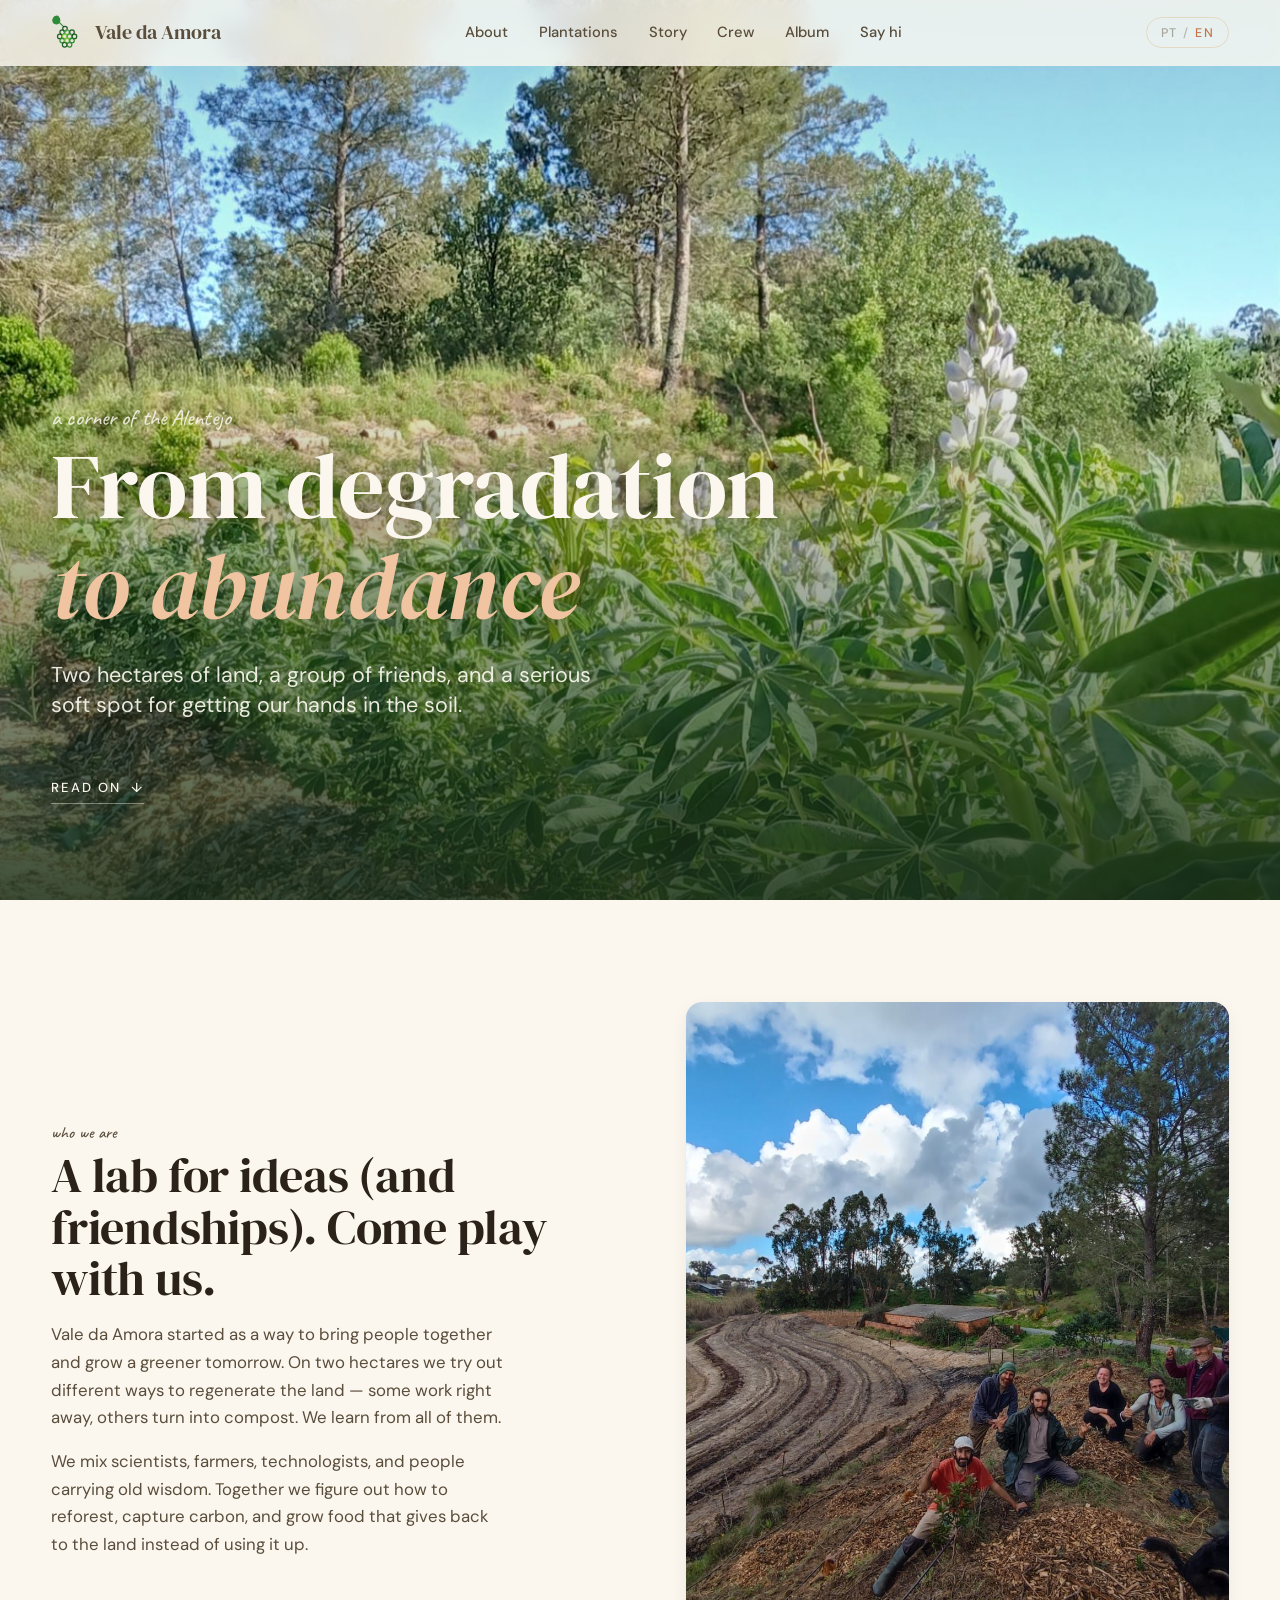
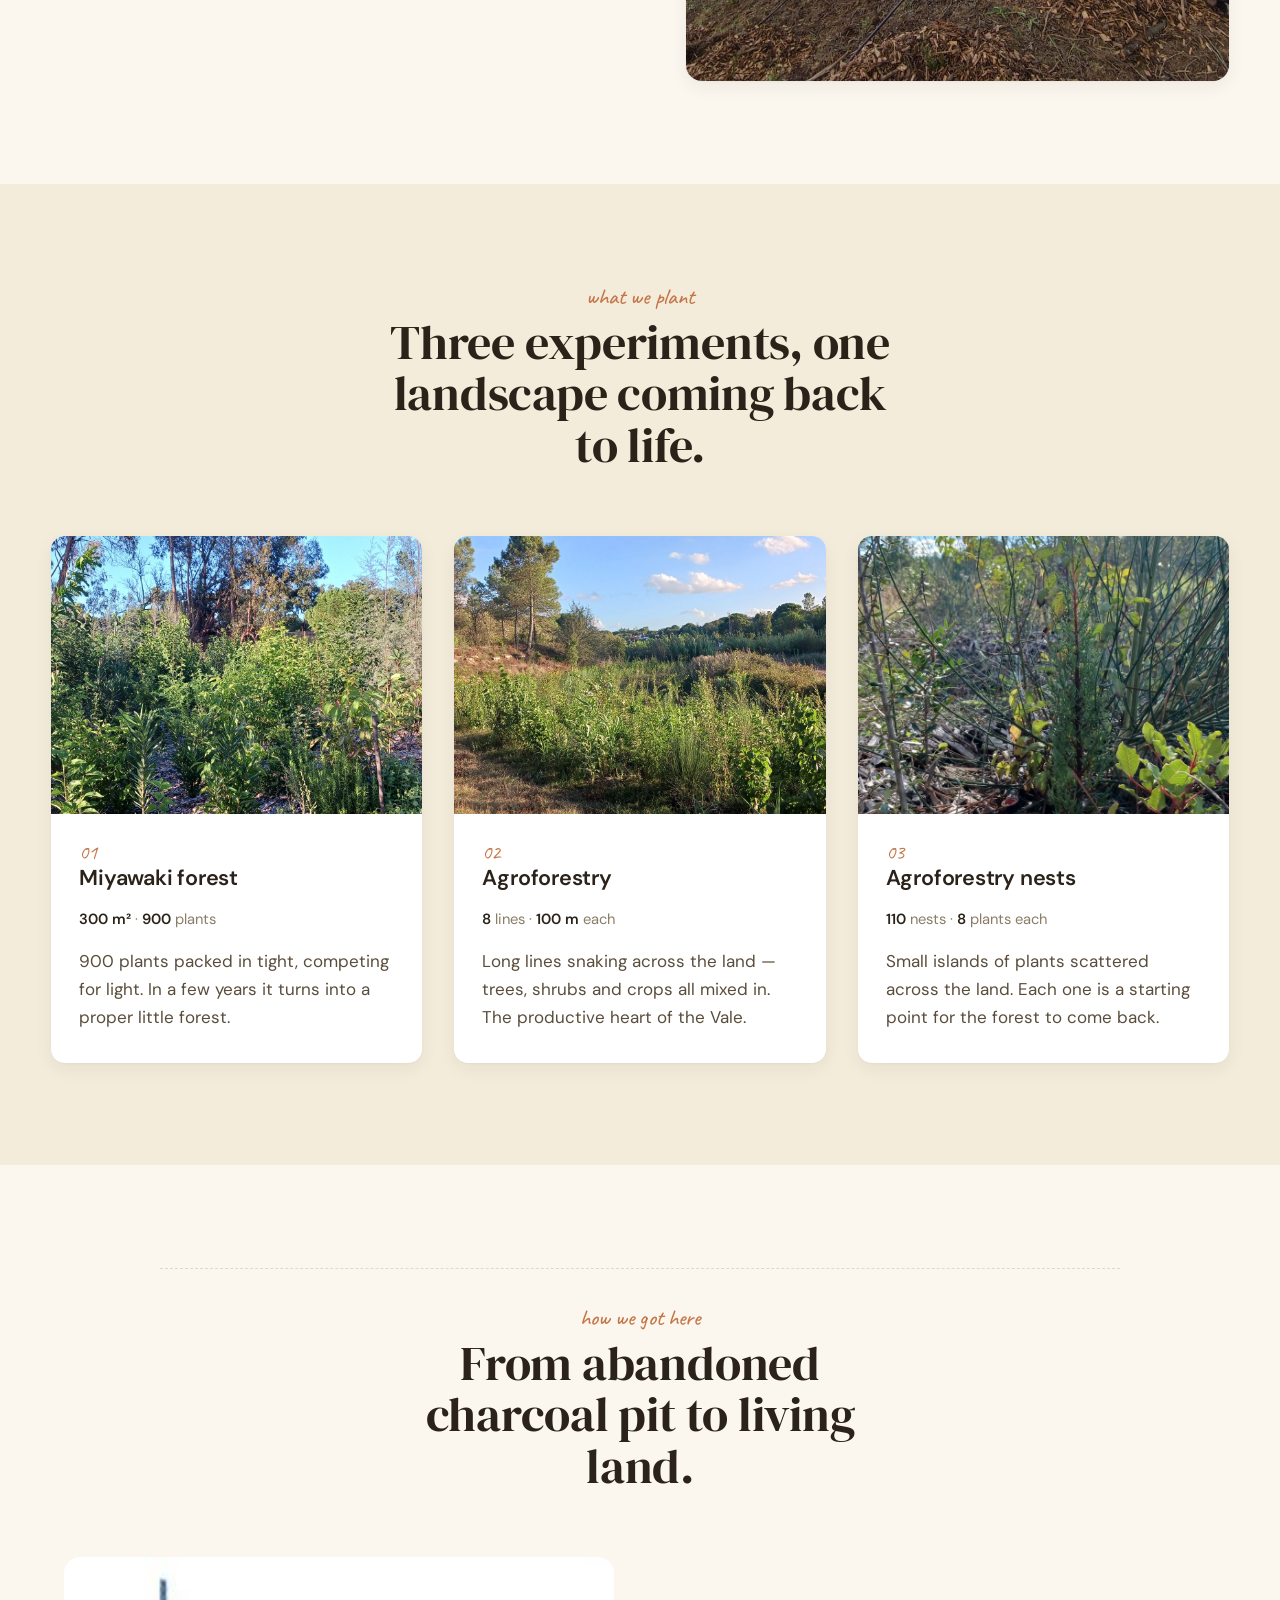
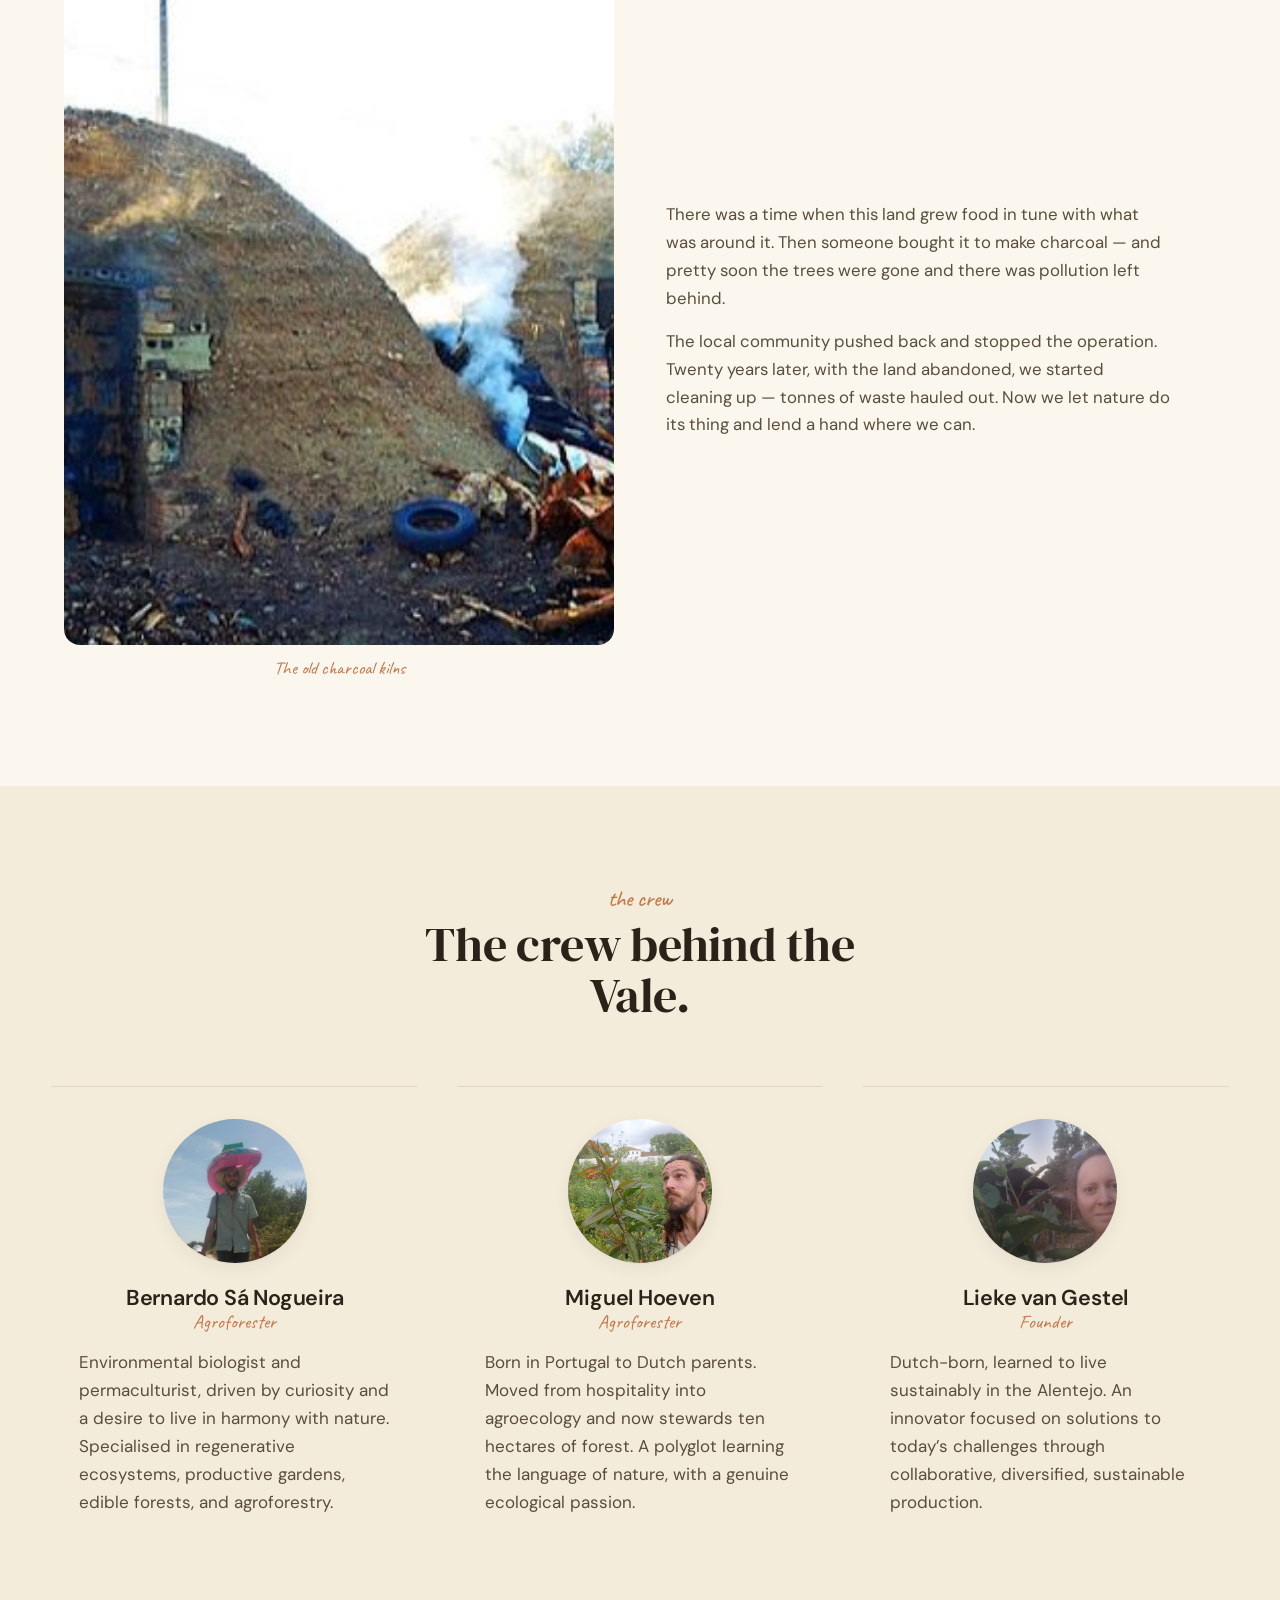
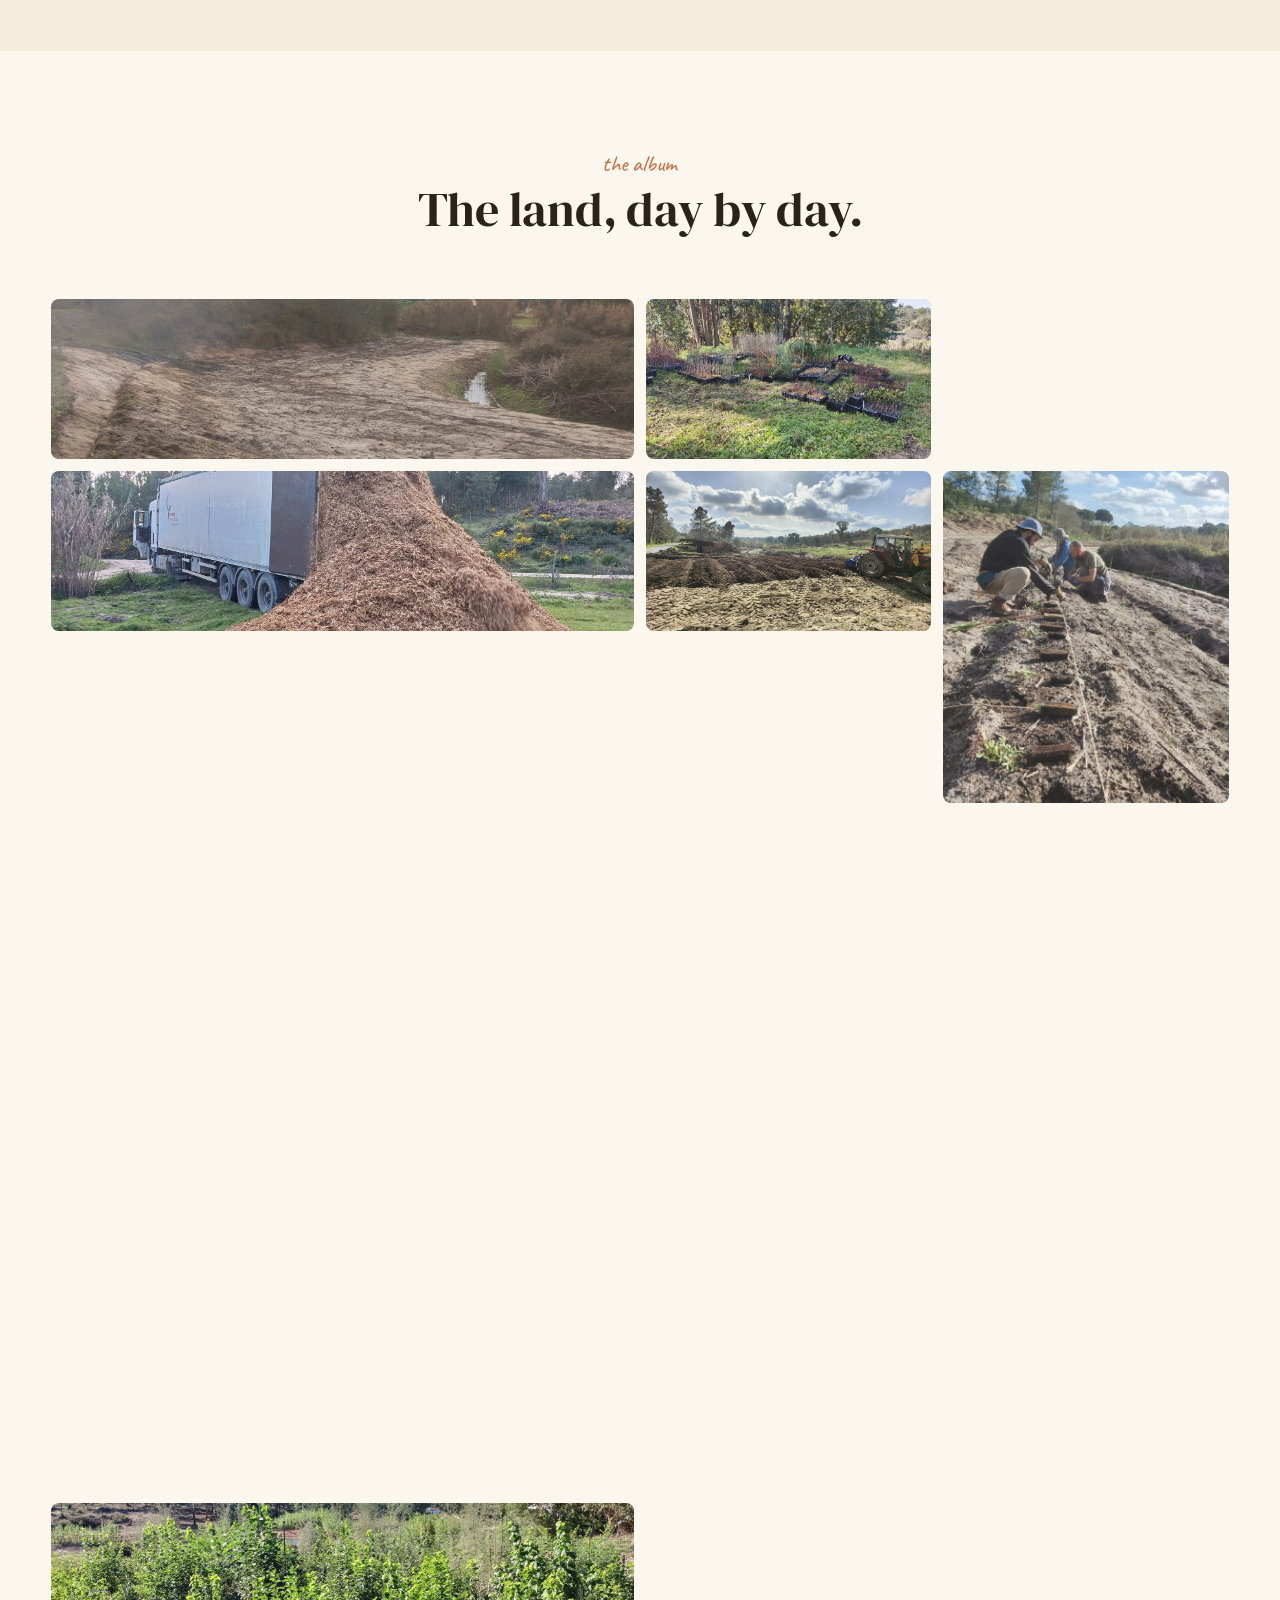
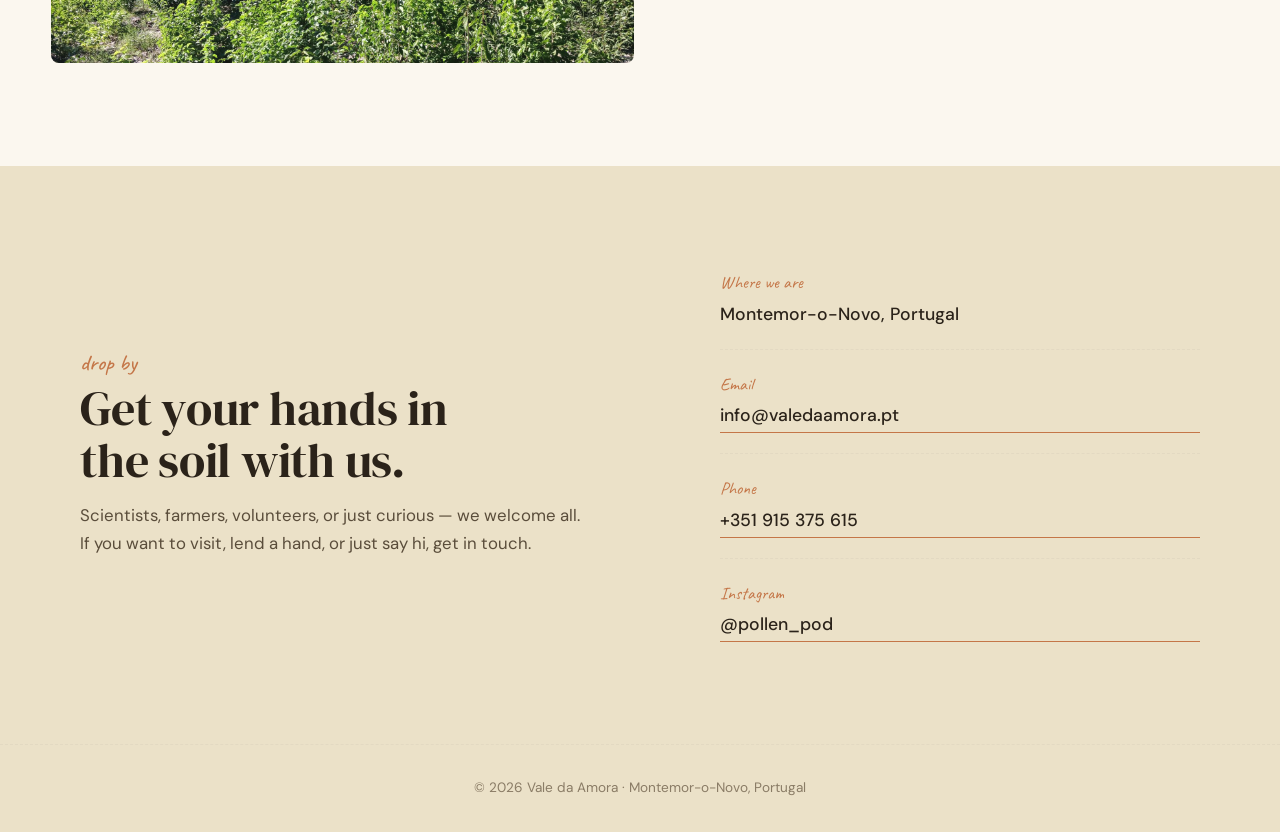
==== index.html @ c6605584 "Initial commit: Vale da Amora static site Single-page bilingual (PT/EN) site for valedaamora.pt. Rep" ====
<!doctype html>
<html lang="pt">
<head>
<meta charset="utf-8" />
<meta name="viewport" content="width=device-width, initial-scale=1" />
<title>Vale da Amora — Da degradação à abundância</title>
<meta name="description" content="Vale da Amora — uma viagem de regeneração em Montemor-o-Novo, Portugal. Agrofloresta, floresta Miyawaki e ninhos regenerativos numa propriedade de 2 hectares." data-i18n-desc-pt="Vale da Amora — uma viagem de regeneração em Montemor-o-Novo, Portugal. Agrofloresta, floresta Miyawaki e ninhos regenerativos numa propriedade de 2 hectares." data-i18n-desc-en="Vale da Amora — a journey of regeneration in Montemor-o-Novo, Portugal. Agroforestry, Miyawaki forest, and regenerative nests on a 2-hectare property." />
<link rel="icon" type="image/svg+xml" href="/assets/logo.svg" />
<link rel="canonical" href="https://valedaamora.pt/" />
<meta property="og:title" content="Vale da Amora" />
<meta property="og:description" content="Da degradação à abundância — uma viagem de regeneração." />
<meta property="og:image" content="/assets/photos/photo-01.jpg" />
<meta property="og:type" content="website" />
<meta property="og:url" content="https://valedaamora.pt/" />
<link rel="preconnect" href="https://fonts.googleapis.com" />
<link rel="preconnect" href="https://fonts.gstatic.com" crossorigin />
<link href="https://fonts.googleapis.com/css2?family=DM+Serif+Display:ital@0;1&family=DM+Sans:wght@300;400;500;600;700&family=Caveat:wght@500;600&display=swap" rel="stylesheet" />
<link rel="stylesheet" href="/assets/css/style.css" />
</head>
<body>

<header class="nav">
  <a href="#top" class="brand">
    <img class="brand-mark" src="/assets/logo.svg" alt="" aria-hidden="true" />
    <span class="brand-name">Vale da Amora</span>
  </a>
  <nav class="nav-links">
    <a href="#about" data-i18n="nav.about">Sobre</a>
    <a href="#plantations" data-i18n="nav.plantations">Plantações</a>
    <a href="#history" data-i18n="nav.history">História</a>
    <a href="#team" data-i18n="nav.team">Equipa</a>
    <a href="#gallery" data-i18n="nav.gallery">Galeria</a>
    <a href="#contact" data-i18n="nav.contact">Contacto</a>
  </nav>
  <button class="lang-toggle" type="button" aria-label="Mudar idioma">
    <span class="lang-opt is-active" data-lang="pt">PT</span>
    <span class="lang-sep">/</span>
    <span class="lang-opt" data-lang="en">EN</span>
  </button>
</header>

<main id="top">

  <section class="hero">
    <div class="hero-image">
      <img src="/assets/photos/photo-01.jpg" alt="Equipa do Vale da Amora na propriedade após plantação" />
    </div>
    <div class="hero-overlay"></div>
    <div class="hero-text">
      <p class="eyebrow" data-i18n="hero.eyebrow">um cantinho no Alentejo</p>
      <h1>
        <span data-i18n="hero.title.l1">Da degradação</span><br />
        <em data-i18n="hero.title.l2">à abundância</em>
      </h1>
      <p class="lede" data-i18n="hero.lede">Dois hectares de terra, um grupo de amigos e muita vontade de meter as mãos na terra.</p>
      <a href="#about" class="scroll-cue" aria-label="Saber mais">
        <span data-i18n="hero.cue">Saber mais</span>
        <span aria-hidden="true">↓</span>
      </a>
    </div>
  </section>

  <section id="about" class="section section--intro">
    <div class="section-grid">
      <div class="section-text">
        <p class="eyebrow" data-i18n="about.eyebrow">quem somos</p>
        <h2 data-i18n="about.title">Um laboratório de ideias (e amizades). Vem brincar connosco.</h2>
        <p data-i18n="about.p1">A Vale da Amora nasceu para juntar gente e cultivar um amanhã mais verde. Em dois hectares experimentamos formas diferentes de regenerar a terra — algumas funcionam logo, outras viram adubo. Aprendemos com todas.</p>
        <p data-i18n="about.p2">Misturamos cientistas, agricultores, tecnólogos e quem traz saberes antigos. Em conjunto vamos descobrindo como reflorestar, capturar carbono e cultivar comida que devolve algo à terra em vez de a esgotar.</p>
      </div>
      <figure class="section-figure">
        <img src="/assets/photos/photo-02.jpg" alt="As antigas fornalhas de carvão na propriedade" loading="lazy" />
      </figure>
    </div>
  </section>

  <section id="plantations" class="section section--plantations">
    <div class="section-header">
      <p class="eyebrow" data-i18n="plant.eyebrow">o que plantamos</p>
      <h2 data-i18n="plant.title">Três experiências, uma paisagem a renascer.</h2>
    </div>
    <div class="cards">
      <article class="card">
        <div class="card-image">
          <img src="/assets/photos/photo-23.jpg" alt="Bosque Miyawaki em crescimento denso" loading="lazy" />
        </div>
        <div class="card-body">
          <p class="card-number">01</p>
          <h3 data-i18n="plant.miyawaki.title">Floresta Miyawaki</h3>
          <p class="card-stat"><strong>300 m²</strong> · <strong>900</strong> <span data-i18n="plant.miyawaki.unit">plantas</span></p>
          <p data-i18n="plant.miyawaki.body">900 plantas apertadinhas a competir por luz. Em poucos anos torna-se uma pequena floresta de verdade.</p>
        </div>
      </article>
      <article class="card">
        <div class="card-image">
          <img src="/assets/photos/photo-24.jpg" alt="Linhas de agrofloresta em crescimento" loading="lazy" />
        </div>
        <div class="card-body">
          <p class="card-number">02</p>
          <h3 data-i18n="plant.agro.title">Agrofloresta</h3>
          <p class="card-stat"><strong>8</strong> <span data-i18n="plant.agro.unit">linhas</span> · <strong>100 m</strong> <span data-i18n="plant.agro.each">cada</span></p>
          <p data-i18n="plant.agro.body">Linhas longas a serpentear o terreno — árvores, arbustos e culturas todas misturadas. O coração produtivo do Vale.</p>
        </div>
      </article>
      <article class="card">
        <div class="card-image">
          <img src="/assets/photos/photo-15.jpg" alt="Ninho agroflorestal" loading="lazy" />
        </div>
        <div class="card-body">
          <p class="card-number">03</p>
          <h3 data-i18n="plant.nests.title">Ninhos agroflorestais</h3>
          <p class="card-stat"><strong>110</strong> <span data-i18n="plant.nests.unit">ninhos</span> · <strong>8</strong> <span data-i18n="plant.nests.each">plantas cada</span></p>
          <p data-i18n="plant.nests.body">Pequenas ilhas de plantas espalhadas pelo terreno. Cada uma é um ponto de partida para a floresta voltar.</p>
        </div>
      </article>
    </div>
  </section>

  <section id="history" class="section section--history">
    <div class="section-header">
      <p class="eyebrow" data-i18n="history.eyebrow">como aqui chegámos</p>
      <h2 data-i18n="history.title">De carvoeira abandonada a terreno vivo.</h2>
    </div>
    <div class="story">
      <figure class="story-image">
        <img src="/assets/photos/photo-06.jpg" alt="Antigas fornalhas de carvão na propriedade" loading="lazy" />
        <figcaption data-i18n="history.cap1">As antigas fornalhas de carvão</figcaption>
      </figure>
      <div class="story-text">
        <p data-i18n="history.p1">Houve uma altura em que esta terra produzia alimentos em sintonia com o que a rodeia. Depois alguém comprou-a para fazer carvão — e em pouco tempo as árvores desapareceram e ficou poluição.</p>
        <p data-i18n="history.p2">A comunidade local resolveu travar a operação. Vinte anos depois, com o terreno abandonado, começámos a limpar — toneladas de lixo retiradas. Agora deixamos a natureza fazer o seu trabalho, e damos uma mão onde podemos.</p>
      </div>
    </div>
  </section>

  <section id="team" class="section section--team">
    <div class="section-header">
      <p class="eyebrow" data-i18n="team.eyebrow">a malta</p>
      <h2 data-i18n="team.title">A malta que anda nisto.</h2>
    </div>
    <div class="team">
      <article class="member">
        <div class="member-portrait">
          <img src="/assets/photos/photo-03.jpg" alt="Bernardo Sá Nogueira" loading="lazy" />
        </div>
        <h3>Bernardo Sá Nogueira</h3>
        <p class="role" data-i18n="team.bernardo.role">Agroflorestor</p>
        <p data-i18n="team.bernardo.bio">Biólogo ambiental e permacultor, movido pela curiosidade e pela harmonia com a natureza. Especialista em ecossistemas regenerativos, hortas produtivas, florestas comestíveis e práticas de agrofloresta.</p>
      </article>
      <article class="member">
        <div class="member-portrait">
          <img src="/assets/photos/photo-04.jpg" alt="Miguel Hoeven" loading="lazy" />
        </div>
        <h3>Miguel Hoeven</h3>
        <p class="role" data-i18n="team.miguel.role">Agroflorestor</p>
        <p data-i18n="team.miguel.bio">Nascido em Portugal, filho de pais holandeses. Passou da hotelaria para a agroecologia, e hoje gere dez hectares de floresta. Poliglota a descobrir a língua da natureza, com uma paixão ecológica genuína.</p>
      </article>
      <article class="member">
        <div class="member-portrait">
          <img src="/assets/photos/photo-05.jpg" alt="Lieke van Gestel" loading="lazy" />
        </div>
        <h3>Lieke van Gestel</h3>
        <p class="role" data-i18n="team.lieke.role">Fundadora</p>
        <p data-i18n="team.lieke.bio">Nascida na Holanda, aprendeu a viver de forma sustentável no Alentejo. Inovadora focada em soluções para os desafios contemporâneos através de produção colaborativa, diversificada e sustentável.</p>
      </article>
    </div>
  </section>

  <section id="gallery" class="section section--gallery">
    <div class="section-header">
      <p class="eyebrow" data-i18n="gallery.eyebrow">o álbum</p>
      <h2 data-i18n="gallery.title">A terra, dia após dia.</h2>
    </div>
    <div class="gallery">
      <a class="g-item g-wide" href="/assets/photos/photo-07.jpg"><img src="/assets/photos/photo-07.jpg" alt="" loading="lazy" /></a>
      <a class="g-item" href="/assets/photos/photo-08.jpg"><img src="/assets/photos/photo-08.jpg" alt="" loading="lazy" /></a>
      <a class="g-item g-wide" href="/assets/photos/photo-09.jpg"><img src="/assets/photos/photo-09.jpg" alt="" loading="lazy" /></a>
      <a class="g-item" href="/assets/photos/photo-10.jpg"><img src="/assets/photos/photo-10.jpg" alt="" loading="lazy" /></a>
      <a class="g-item g-tall" href="/assets/photos/photo-11.jpg"><img src="/assets/photos/photo-11.jpg" alt="" loading="lazy" /></a>
      <a class="g-item" href="/assets/photos/photo-12.jpg"><img src="/assets/photos/photo-12.jpg" alt="" loading="lazy" /></a>
      <a class="g-item g-wide" href="/assets/photos/photo-13.jpg"><img src="/assets/photos/photo-13.jpg" alt="" loading="lazy" /></a>
      <a class="g-item g-tall" href="/assets/photos/photo-14.jpg"><img src="/assets/photos/photo-14.jpg" alt="" loading="lazy" /></a>
      <a class="g-item" href="/assets/photos/photo-16.jpg"><img src="/assets/photos/photo-16.jpg" alt="" loading="lazy" /></a>
      <a class="g-item g-wide" href="/assets/photos/photo-17.jpg"><img src="/assets/photos/photo-17.jpg" alt="" loading="lazy" /></a>
      <a class="g-item" href="/assets/photos/photo-18.jpg"><img src="/assets/photos/photo-18.jpg" alt="" loading="lazy" /></a>
      <a class="g-item g-tall" href="/assets/photos/photo-19.jpg"><img src="/assets/photos/photo-19.jpg" alt="" loading="lazy" /></a>
      <a class="g-item g-tall" href="/assets/photos/photo-20.jpg"><img src="/assets/photos/photo-20.jpg" alt="" loading="lazy" /></a>
      <a class="g-item" href="/assets/photos/photo-21.jpg"><img src="/assets/photos/photo-21.jpg" alt="" loading="lazy" /></a>
      <a class="g-item g-wide" href="/assets/photos/photo-22.jpg"><img src="/assets/photos/photo-22.jpg" alt="" loading="lazy" /></a>
      <a class="g-item g-wide" href="/assets/photos/photo-25.jpg"><img src="/assets/photos/photo-25.jpg" alt="" loading="lazy" /></a>
      <a class="g-item g-wide" href="/assets/photos/photo-26.jpg"><img src="/assets/photos/photo-26.jpg" alt="" loading="lazy" /></a>
    </div>
    <div class="lightbox" hidden>
      <button class="lightbox-close" aria-label="Fechar">×</button>
      <img class="lightbox-img" alt="" />
    </div>
  </section>

  <section id="contact" class="section section--contact">
    <div class="contact-grid">
      <div>
        <p class="eyebrow" data-i18n="contact.eyebrow">aparece</p>
        <h2 data-i18n="contact.title">Mete a mão na terra connosco.</h2>
        <p class="contact-lede" data-i18n="contact.lede">Cientistas, agricultores, voluntários ou só curiosos — somos para toda a gente. Se queres visitar, dar uma mão ou só saber mais, fala connosco.</p>
      </div>
      <ul class="contact-list">
        <li>
          <span class="contact-label" data-i18n="contact.place">Onde estamos</span>
          <span>Montemor-o-Novo, Portugal</span>
        </li>
        <li>
          <span class="contact-label">Email</span>
          <a href="mailto:info@valedaamora.pt">info@valedaamora.pt</a>
        </li>
        <li>
          <span class="contact-label" data-i18n="contact.phone">Telefone</span>
          <a href="tel:+351915375615">+351 915 375 615</a>
        </li>
        <li>
          <span class="contact-label">Instagram</span>
          <a href="https://instagram.com/pollen_pod/" target="_blank" rel="noopener">@pollen_pod</a>
        </li>
      </ul>
    </div>
  </section>

</main>

<footer class="footer">
  <p>© <span id="year"></span> Vale da Amora · Montemor-o-Novo, Portugal</p>
</footer>

<script src="/assets/js/main.js"></script>
</body>
</html>
---- assets/css/style.css ----
:root {
  --cream: #fbf7ef;
  --cream-2: #f4ecdb;
  --cream-3: #ebe1c8;
  --paper: #ffffff;
  --ink: #2b231a;
  --ink-soft: #5a4d3b;
  --muted: #8a7c66;
  --line: #e3d9c2;
  --sage: #6b8c5a;
  --sage-deep: #3f5c33;
  --mulberry: #7a3d52;
  --terracotta: #c47648;
  --shadow-soft: 0 1px 2px rgba(34, 28, 18, 0.03), 0 6px 18px rgba(34, 28, 18, 0.06);

  --f-display: "DM Serif Display", Georgia, "Times New Roman", serif;
  --f-body: "DM Sans", -apple-system, BlinkMacSystemFont, "Segoe UI", system-ui, sans-serif;
  --f-script: "Caveat", "DM Serif Display", cursive;

  --pad-x: clamp(1.25rem, 4vw, 4rem);
  --pad-y: clamp(3.5rem, 8vw, 7rem);
}

*, *::before, *::after { box-sizing: border-box; }

html { scroll-behavior: smooth; }

body {
  margin: 0;
  background: var(--cream);
  color: var(--ink);
  font-family: var(--f-body);
  font-size: 17px;
  line-height: 1.65;
  font-weight: 400;
  -webkit-font-smoothing: antialiased;
  text-rendering: optimizeLegibility;
}

img { display: block; max-width: 100%; height: auto; }

a { color: var(--terracotta); text-decoration: none; transition: color .2s; }
a:hover { color: var(--sage-deep); }

h1, h2, h3 {
  font-family: var(--f-display);
  font-weight: 400;
  letter-spacing: -0.005em;
  color: var(--ink);
  margin: 0 0 1rem;
  line-height: 1.08;
}

h1 { font-size: clamp(2.75rem, 8vw, 5.75rem); }
h1 em { font-style: italic; color: var(--terracotta); }
h2 { font-size: clamp(1.85rem, 4vw, 3rem); max-width: 22ch; }
h3 { font-family: var(--f-body); font-size: 1.35rem; font-weight: 600; letter-spacing: -0.01em; }

p { margin: 0 0 1rem; }
p:last-child { margin-bottom: 0; }

.eyebrow {
  font-family: var(--f-script);
  font-size: 1.4rem;
  font-weight: 500;
  letter-spacing: 0.005em;
  text-transform: none;
  color: var(--terracotta);
  margin: 0 0 .5rem;
  line-height: 1;
}

/* ---------- nav ---------- */

.nav {
  position: fixed;
  top: 0; left: 0; right: 0;
  z-index: 50;
  display: flex;
  align-items: center;
  justify-content: space-between;
  padding: 1rem var(--pad-x);
  background: rgba(251, 247, 239, 0.85);
  backdrop-filter: saturate(140%) blur(10px);
  -webkit-backdrop-filter: saturate(140%) blur(10px);
  border-bottom: 1px solid transparent;
  transition: border-color .25s, padding .25s;
}
.nav.is-scrolled { border-bottom-color: var(--line); padding-top: .65rem; padding-bottom: .65rem; }

.brand {
  display: inline-flex;
  align-items: center;
  gap: .55rem;
  font-family: var(--f-display);
  font-size: 1.25rem;
  font-weight: 400;
  color: var(--ink-soft);
  letter-spacing: 0;
}
.brand:hover { color: var(--ink); }
.brand-mark {
  display: block;
  width: 2.2rem;
  height: 2.2rem;
  margin-top: -0.15rem;
}

.nav-links {
  display: flex;
  gap: clamp(1rem, 2.4vw, 2rem);
  font-size: .92rem;
  font-weight: 500;
}
.nav-links a {
  color: var(--ink-soft);
  position: relative;
}
.nav-links a::after {
  content: "";
  position: absolute;
  left: 0; bottom: -4px;
  width: 0; height: 1px;
  background: var(--terracotta);
  transition: width .25s;
}
.nav-links a:hover { color: var(--terracotta); }
.nav-links a:hover::after { width: 100%; }

.lang-toggle {
  background: none;
  border: 1px solid var(--line);
  border-radius: 999px;
  padding: .4rem .85rem;
  font-family: var(--f-body);
  font-size: .78rem;
  font-weight: 500;
  letter-spacing: .12em;
  color: var(--ink-soft);
  cursor: pointer;
  display: inline-flex;
  align-items: center;
  gap: .35rem;
  transition: border-color .2s, background .2s;
}
.lang-toggle:hover { border-color: var(--terracotta); }
.lang-opt { opacity: .45; transition: opacity .2s, color .2s; }
.lang-opt.is-active { opacity: 1; color: var(--terracotta); }
.lang-sep { opacity: .35; }

@media (max-width: 760px) {
  .nav-links { display: none; }
}

/* ---------- hero ---------- */

.hero {
  position: relative;
  min-height: 100vh;
  min-height: 100svh;
  display: flex;
  align-items: flex-end;
  padding: 0 var(--pad-x) clamp(2.5rem, 8vw, 6rem);
  overflow: hidden;
  color: var(--cream);
}
.hero-image, .hero-overlay {
  position: absolute; inset: 0;
}
.hero-image img {
  width: 100%; height: 100%;
  object-fit: cover;
  object-position: center 35%;
}
.hero-overlay {
  background:
    linear-gradient(180deg, rgba(26, 47, 25, 0.15) 0%, rgba(26, 47, 25, 0) 35%, rgba(26, 47, 25, 0.85) 100%);
}
.hero-text {
  position: relative;
  max-width: 56rem;
  z-index: 2;
}
.hero-text .eyebrow {
  color: rgba(250, 246, 238, 0.85);
}
.hero-text h1 {
  color: var(--cream);
  text-shadow: 0 2px 24px rgba(0, 0, 0, .25);
}
.hero-text h1 em { color: #f0c4a0; }
.lede {
  font-family: var(--f-body);
  font-size: clamp(1.15rem, 1.7vw, 1.35rem);
  font-weight: 400;
  color: rgba(251, 247, 239, 0.92);
  margin-top: 1.5rem;
  max-width: 38ch;
  line-height: 1.4;
}
.scroll-cue {
  display: inline-flex;
  align-items: center;
  gap: .6rem;
  margin-top: 2.5rem;
  font-size: .82rem;
  font-weight: 500;
  letter-spacing: .15em;
  text-transform: uppercase;
  color: var(--cream);
  border-bottom: 1px solid rgba(250, 246, 238, 0.4);
  padding-bottom: .3rem;
}
.scroll-cue:hover { color: var(--cream); border-color: var(--cream); }

/* ---------- sections ---------- */

.section {
  padding: var(--pad-y) var(--pad-x);
}
.section--intro { background: var(--cream); }
.section--plantations { background: var(--cream-2); }
.section--history { background: var(--cream); }
.section--history .section-header { border-top: 1px dashed var(--line); padding-top: clamp(1.5rem, 3vw, 2.5rem); }
.section--team { background: var(--cream-2); }
.section--gallery { background: var(--cream); }
.section--contact { background: var(--cream-3); }

.section-header {
  max-width: 60rem;
  margin: 0 auto clamp(2.5rem, 5vw, 4rem);
  text-align: center;
}
.section-header h2 { margin-left: auto; margin-right: auto; }

.section-grid {
  display: grid;
  grid-template-columns: 1.05fr 1fr;
  gap: clamp(2.5rem, 5vw, 5rem);
  align-items: center;
  max-width: 78rem;
  margin: 0 auto;
}
.section-text p {
  color: var(--ink-soft);
  font-size: 1.05rem;
  max-width: 38ch;
}
.section-figure {
  margin: 0;
  border-radius: 16px;
  overflow: hidden;
  box-shadow: var(--shadow-soft);
}
.section-figure img {
  width: 100%;
  aspect-ratio: 4 / 5;
  object-fit: cover;
}

@media (max-width: 820px) {
  .section-grid { grid-template-columns: 1fr; }
  .section-figure img { aspect-ratio: 5 / 4; }
}

/* ---------- cards (plantations) ---------- */

.cards {
  display: grid;
  grid-template-columns: repeat(3, 1fr);
  gap: clamp(1.5rem, 2.5vw, 2.25rem);
  max-width: 84rem;
  margin: 0 auto;
}
.card {
  background: var(--paper);
  border-radius: 14px;
  overflow: hidden;
  box-shadow: var(--shadow-soft);
  display: flex; flex-direction: column;
  transition: transform .35s, box-shadow .35s;
}
.card:hover { transform: translateY(-4px); box-shadow: 0 2px 4px rgba(34, 28, 18, .06), 0 16px 36px rgba(34, 28, 18, .12); }
.card-image { aspect-ratio: 4 / 3; overflow: hidden; }
.card-image img { width: 100%; height: 100%; object-fit: cover; transition: transform .6s ease; }
.card:hover .card-image img { transform: scale(1.04); }
.card-body { padding: 1.75rem 1.75rem 2rem; }
.card-number {
  font-family: var(--f-script);
  font-size: 1.3rem;
  color: var(--terracotta);
  margin: 0 0 .25rem;
  line-height: 1;
}
.card-stat {
  font-size: .92rem;
  color: var(--muted);
  margin: .25rem 0 1rem;
}
.card-stat strong { color: var(--ink); font-weight: 600; }
.card-body p:last-child { color: var(--ink-soft); }

@media (max-width: 920px) { .cards { grid-template-columns: 1fr; max-width: 32rem; } }

/* ---------- history ---------- */

.story {
  display: grid;
  grid-template-columns: 1fr 1fr;
  gap: clamp(2rem, 4vw, 4rem);
  align-items: center;
  max-width: 72rem;
  margin: 0 auto;
}
.story-image { margin: 0; }
.story-image img {
  width: 100%;
  aspect-ratio: 4 / 5;
  object-fit: cover;
  border-radius: 16px;
}
.story-image figcaption {
  font-family: var(--f-script);
  font-size: 1.15rem;
  color: var(--terracotta);
  margin-top: .5rem;
  text-align: center;
}
.story-text p {
  font-size: 1.05rem;
  color: var(--ink-soft);
  max-width: 42ch;
}

@media (max-width: 920px) {
  .story { grid-template-columns: 1fr; max-width: 36rem; }
  .story-text { order: 0; }
  .story-image { order: 1; }
}

/* ---------- team ---------- */

.team {
  display: grid;
  grid-template-columns: repeat(3, 1fr);
  gap: clamp(1.5rem, 3vw, 3rem);
  max-width: 78rem;
  margin: 0 auto;
}
.member {
  padding: 2rem 1.75rem;
  border-top: 1px solid var(--line);
  text-align: center;
}
.member-portrait {
  width: 9rem;
  height: 9rem;
  margin: 0 auto 1.5rem;
  border-radius: 50%;
  overflow: hidden;
  background: var(--cream-2);
  box-shadow: var(--shadow-soft);
}
.member-portrait img {
  width: 100%; height: 100%;
  object-fit: cover;
  object-position: center top;
}
.member:nth-of-type(2) .member-portrait img {
  object-position: 70% top;
}
.member:nth-of-type(3) .member-portrait img {
  object-position: 100% 30%;
}
.member h3 { margin-bottom: .15rem; }
.member .role {
  font-family: var(--f-script);
  color: var(--terracotta);
  font-size: 1.2rem;
  margin: 0 0 1rem;
  line-height: 1;
}
.member p:last-child { color: var(--ink-soft); text-align: left; }

@media (max-width: 880px) { .team { grid-template-columns: 1fr; max-width: 32rem; } }

/* ---------- gallery ---------- */

.gallery {
  display: grid;
  grid-template-columns: repeat(4, 1fr);
  grid-auto-rows: 10rem;
  gap: .75rem;
  max-width: 90rem;
  margin: 0 auto;
}
.g-item {
  display: block;
  overflow: hidden;
  border-radius: 8px;
  cursor: zoom-in;
  background: var(--cream-3);
}
.g-item img {
  width: 100%; height: 100%;
  object-fit: cover;
  transition: transform .5s ease, opacity .25s;
  opacity: .92;
}
.g-item:hover img { transform: scale(1.05); opacity: 1; }
.g-tall { grid-row: span 2; }
.g-wide { grid-column: span 2; }

@media (max-width: 880px) {
  .gallery { grid-template-columns: repeat(2, 1fr); grid-auto-rows: 8rem; }
  .g-wide { grid-column: span 2; }
  .g-tall { grid-row: span 2; }
}

/* lightbox */
.lightbox {
  position: fixed; inset: 0;
  background: rgba(15, 12, 8, 0.94);
  z-index: 100;
  display: grid; place-items: center;
  padding: 2rem;
  animation: fadeIn .2s ease;
}
.lightbox[hidden] { display: none; }
.lightbox-img {
  max-width: 100%; max-height: 100%;
  object-fit: contain;
  box-shadow: 0 20px 60px rgba(0,0,0,.4);
}
.lightbox-close {
  position: absolute;
  top: 1rem; right: 1.25rem;
  background: none;
  border: none;
  color: var(--cream);
  font-size: 2.5rem;
  line-height: 1;
  cursor: pointer;
  opacity: .75;
}
.lightbox-close:hover { opacity: 1; }
@keyframes fadeIn { from { opacity: 0; } to { opacity: 1; } }

/* ---------- contact ---------- */

.contact-grid {
  display: grid;
  grid-template-columns: 1.2fr 1fr;
  gap: clamp(2.5rem, 5vw, 5rem);
  align-items: center;
  max-width: 70rem;
  margin: 0 auto;
}
.contact-grid h2 { max-width: 18ch; }
.contact-lede {
  color: var(--ink-soft);
  font-size: 1.05rem;
  max-width: 42ch;
  margin-top: 1rem;
}
.contact-list {
  list-style: none;
  padding: 0; margin: 0;
  display: grid;
  gap: 1.25rem;
}
.contact-list li {
  display: grid;
  gap: .15rem;
  padding-bottom: 1.25rem;
  border-bottom: 1px dashed var(--line);
}
.contact-list li:last-child { border-bottom: 0; padding-bottom: 0; }
.contact-label {
  font-family: var(--f-script);
  font-size: 1.1rem;
  letter-spacing: 0;
  text-transform: none;
  color: var(--terracotta);
}
.contact-list a {
  color: var(--ink);
  font-size: 1.1rem;
  font-family: var(--f-body);
  font-weight: 500;
  border-bottom: 1px solid var(--terracotta);
  padding-bottom: 2px;
  display: inline-block;
}
.contact-list a:hover { color: var(--terracotta); }
.contact-list li span:not(.contact-label) { color: var(--ink); font-size: 1.1rem; font-weight: 500; }

@media (max-width: 820px) { .contact-grid { grid-template-columns: 1fr; } }

/* ---------- footer ---------- */

.footer {
  padding: 2rem var(--pad-x);
  text-align: center;
  background: var(--cream-3);
  color: var(--muted);
  font-size: .85rem;
  border-top: 1px dashed var(--line);
}

/* ---------- reveal on scroll ---------- */

.reveal {
  opacity: 0;
  transform: translateY(16px);
  transition: opacity .8s ease, transform .8s ease;
}
.reveal.is-in {
  opacity: 1;
  transform: none;
}

@media (prefers-reduced-motion: reduce) {
  .reveal { opacity: 1; transform: none; transition: none; }
  html { scroll-behavior: auto; }
  .card, .card-image img, .g-item img { transition: none; }
}
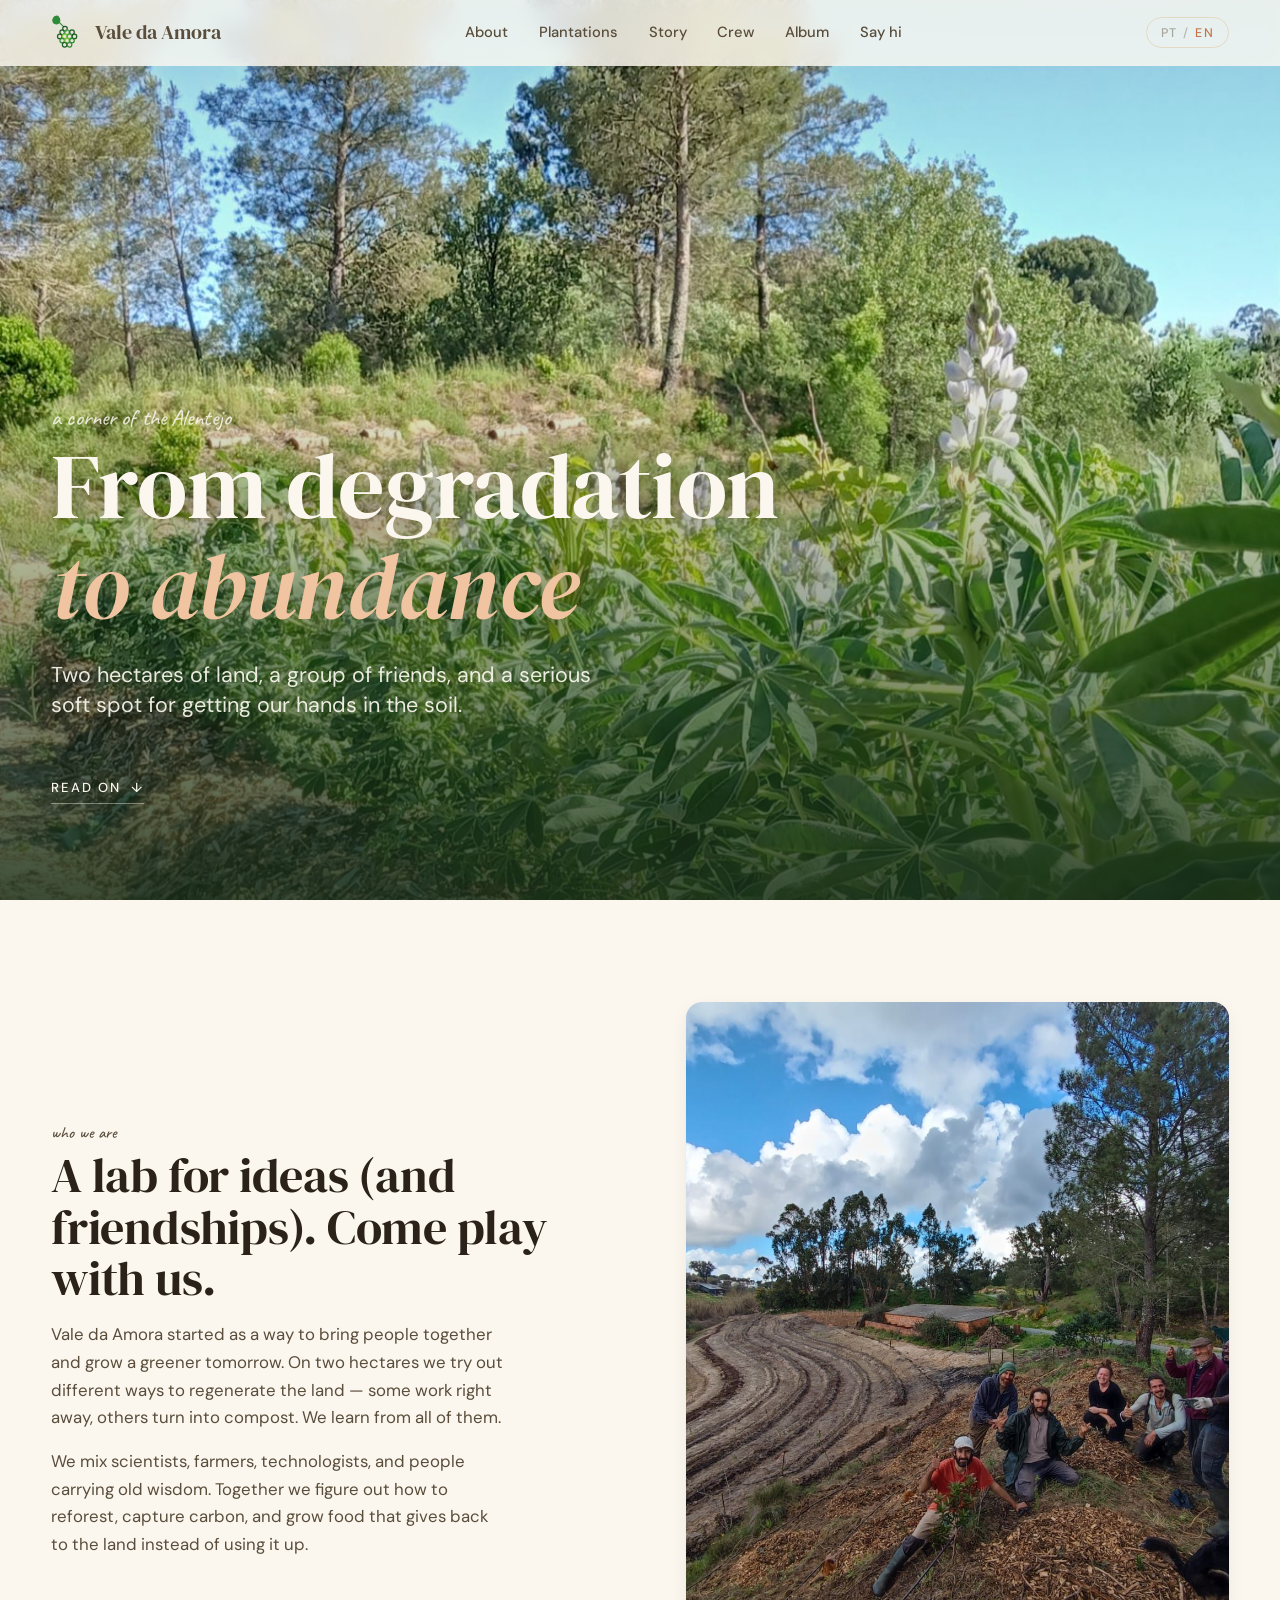
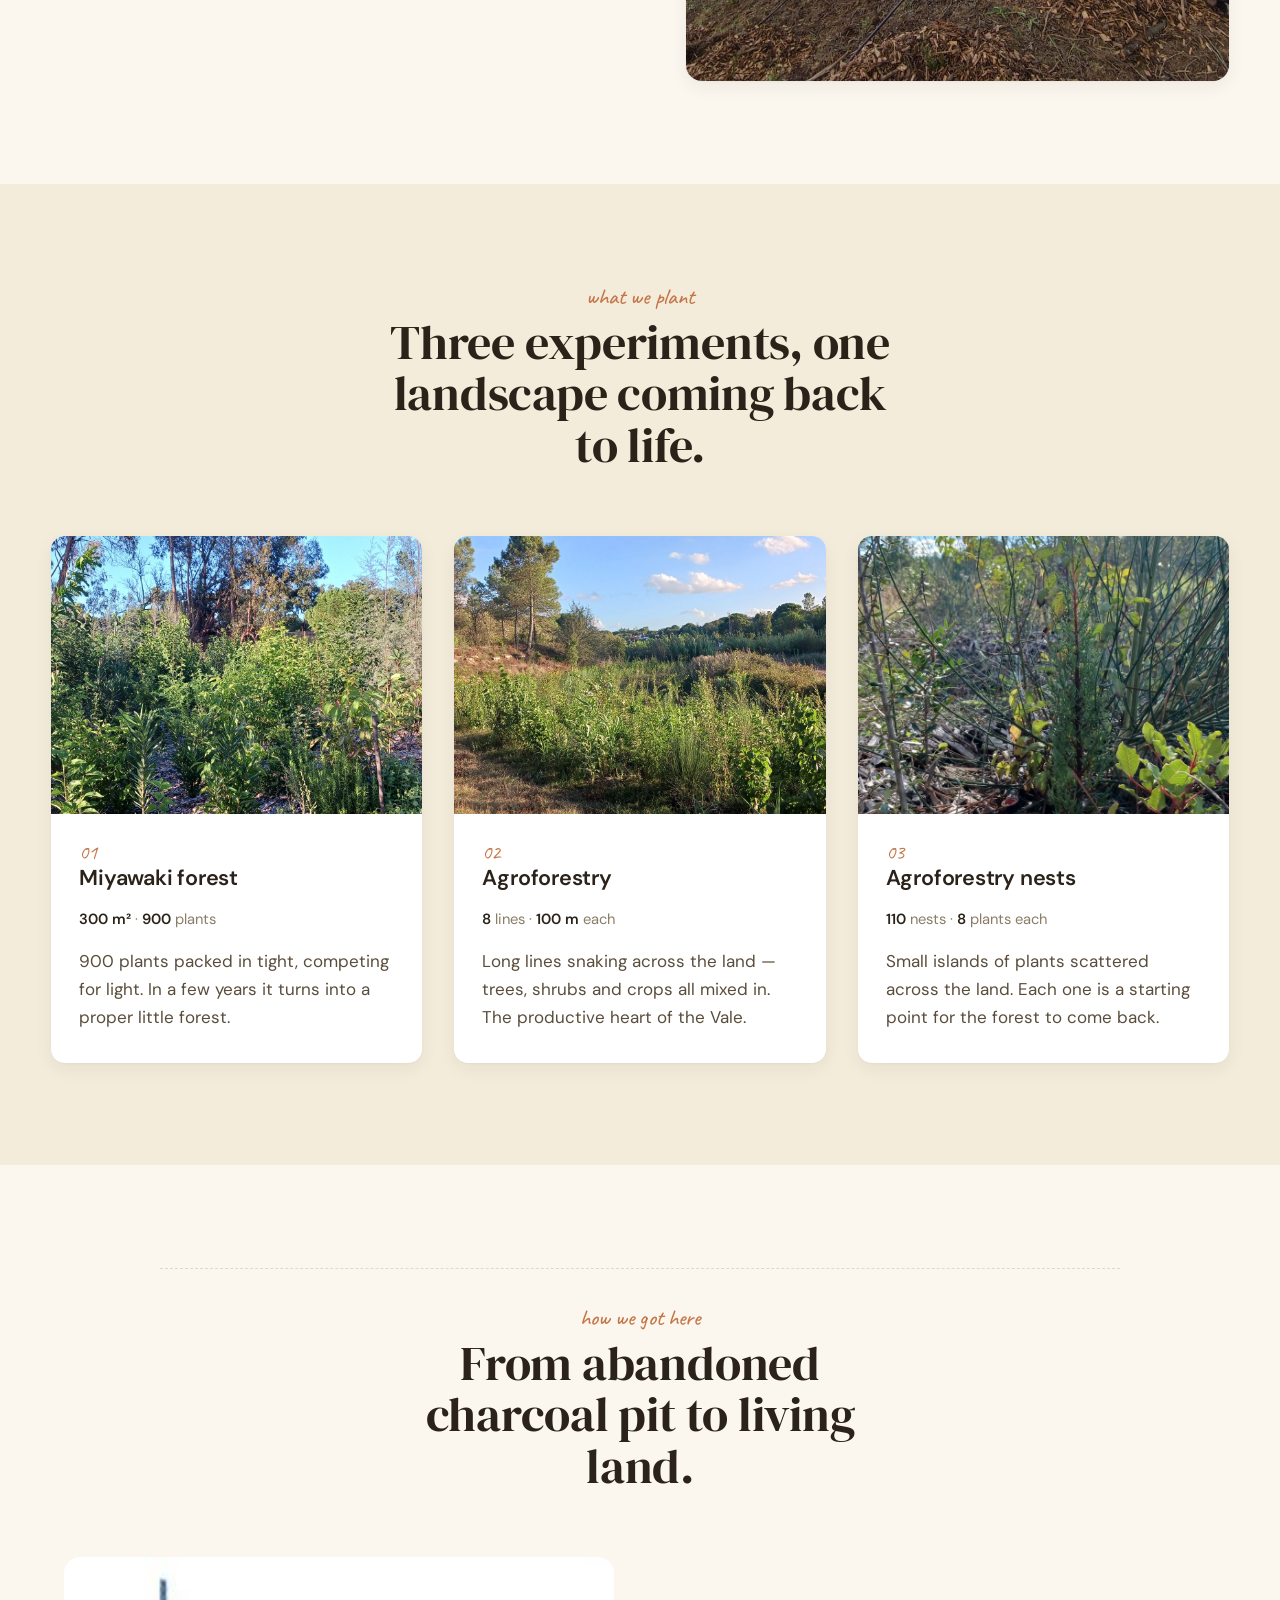
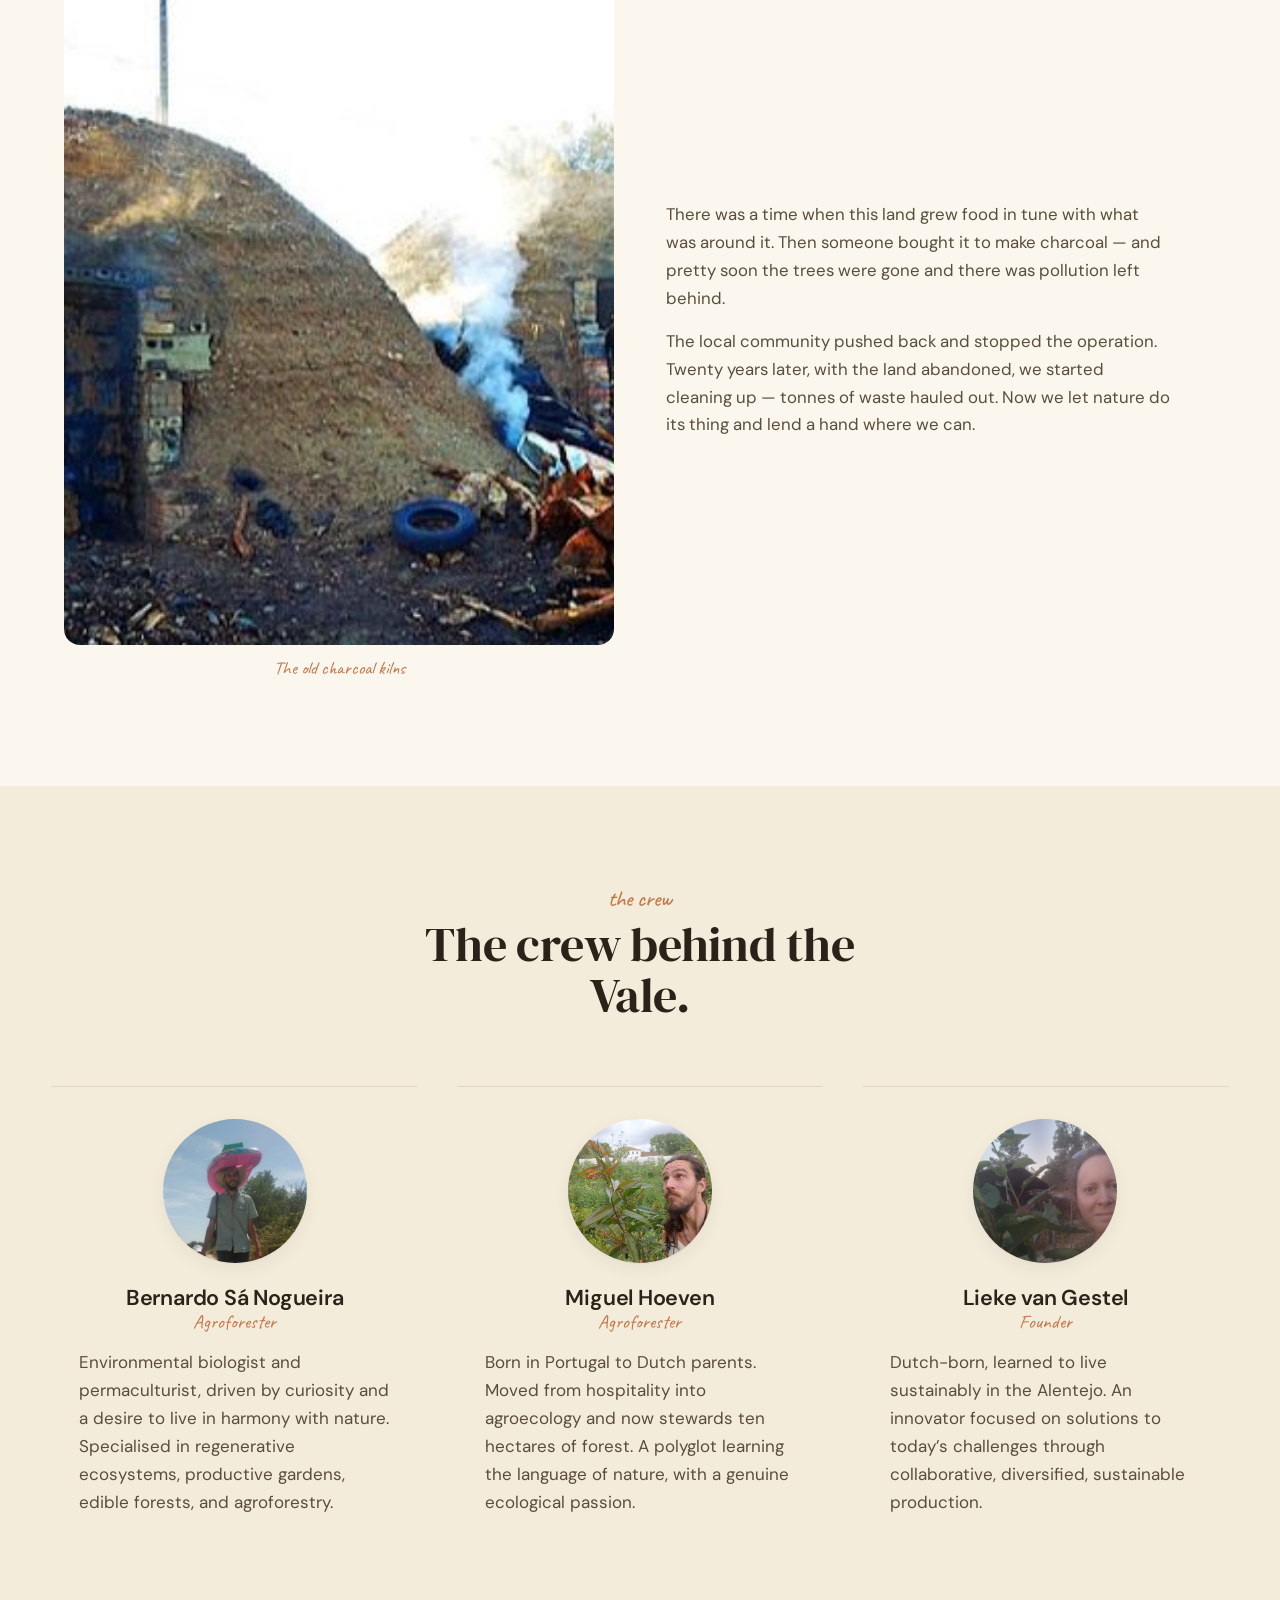
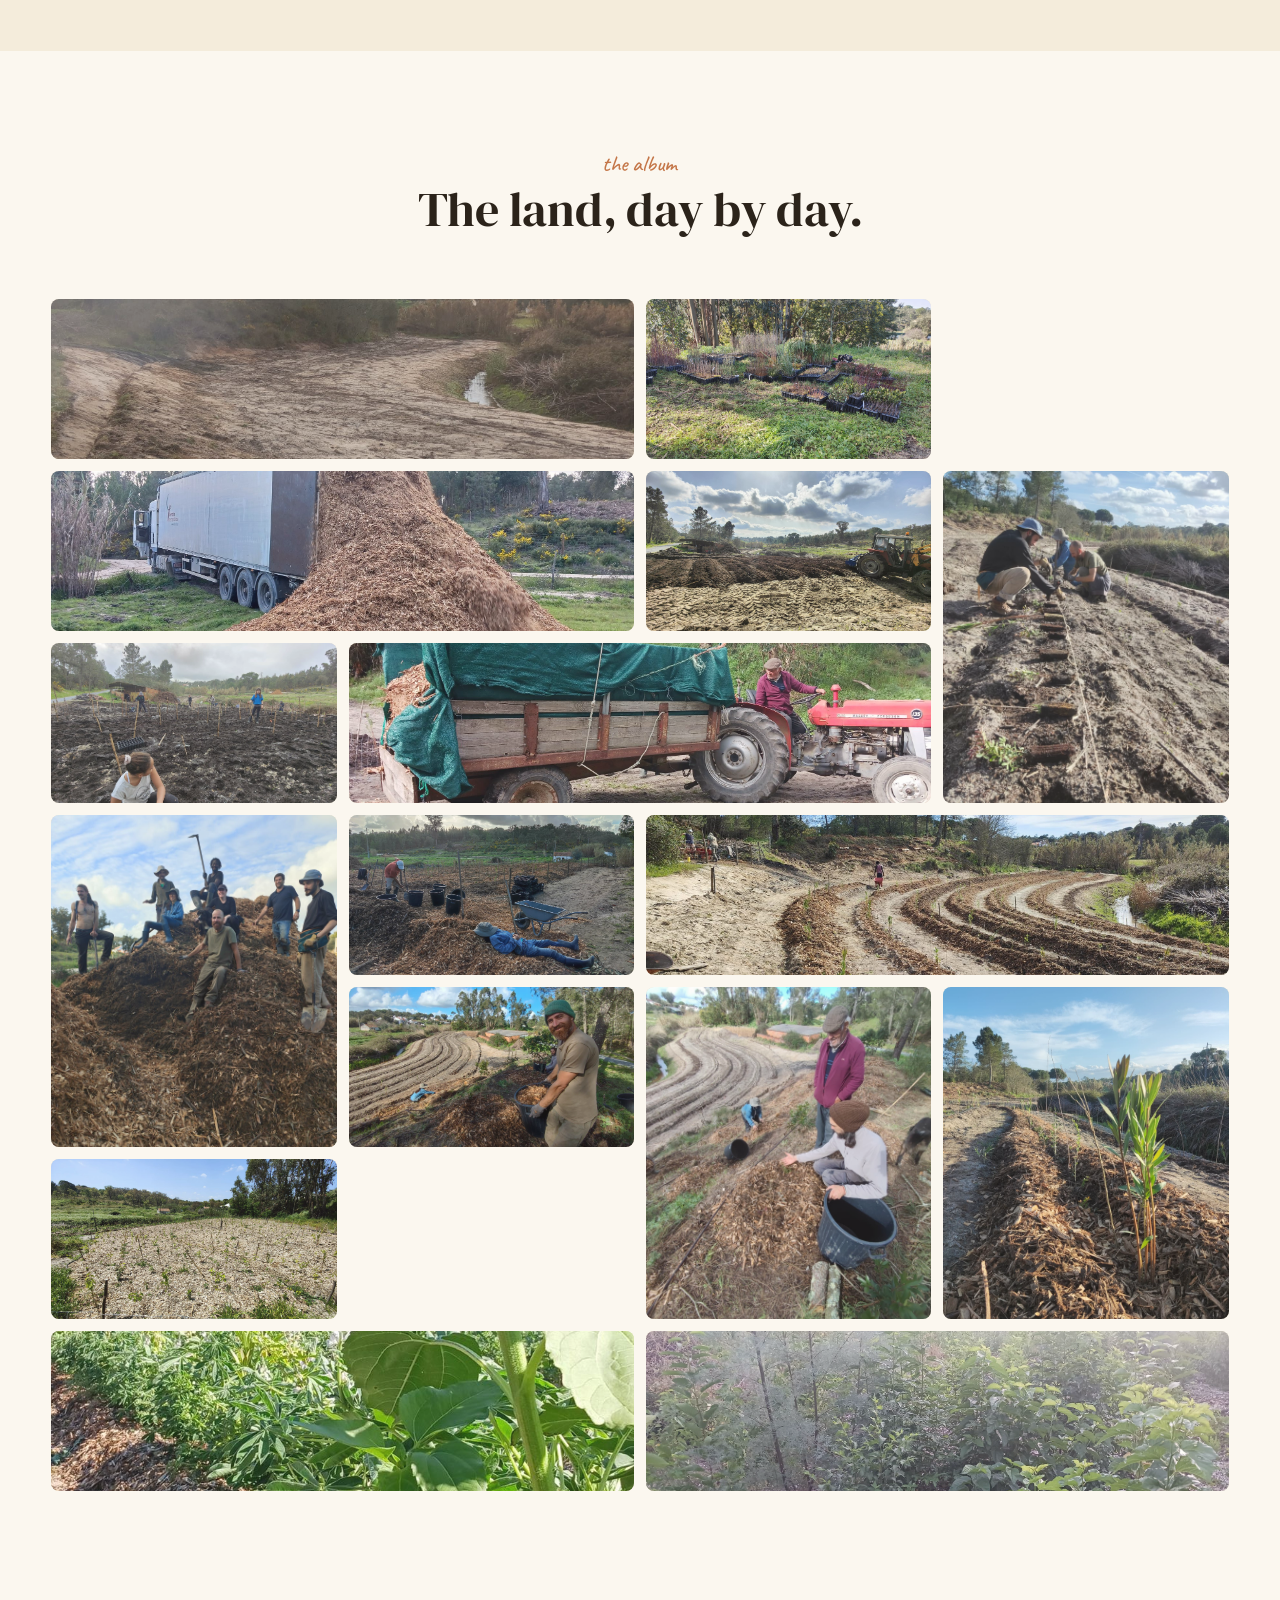
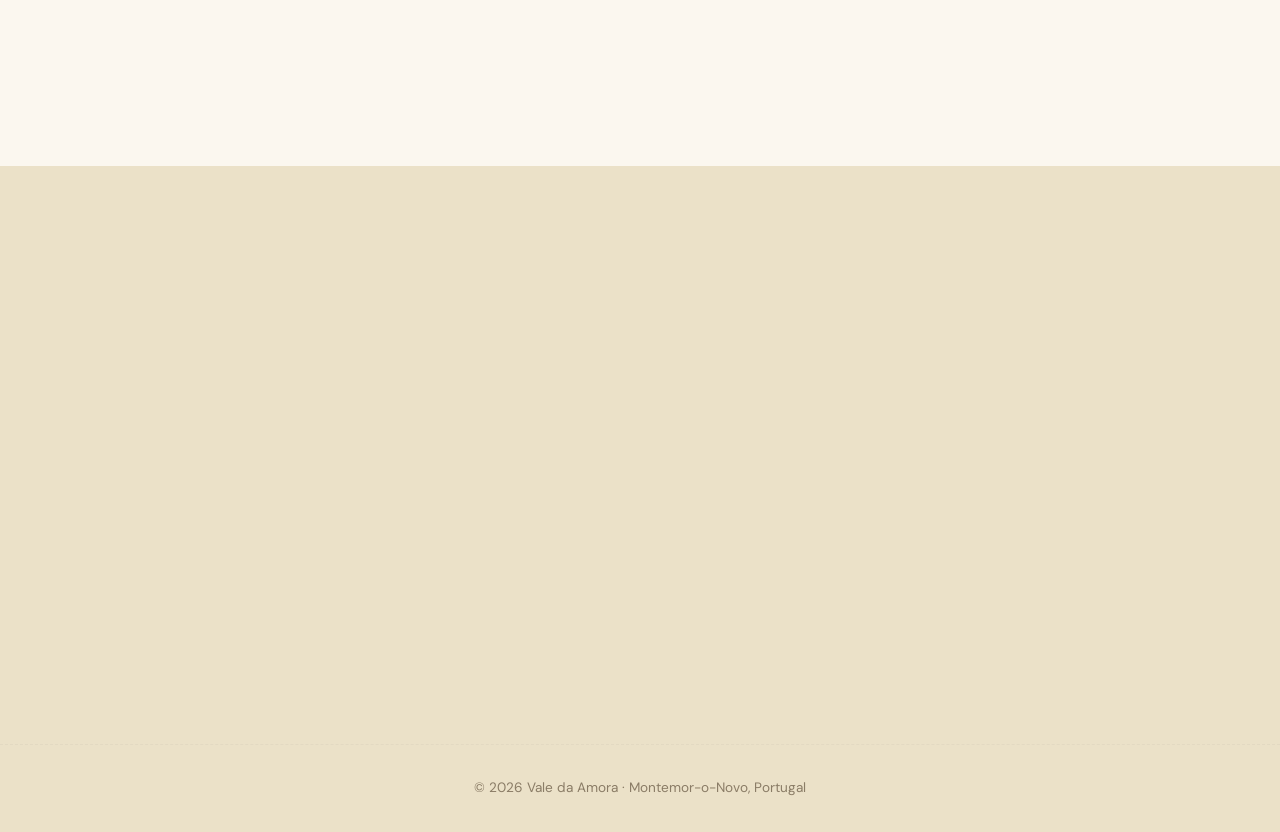
==== commit daeea9d1: "Update contact: info@lvg-bv.com + @valedaamora; add IG logo variants Co-Authored-By: Claude Opus 4.7" ====
--- a/index.html
+++ b/index.html
@@ -210,7 +210,7 @@
         </li>
         <li>
           <span class="contact-label">Email</span>
-          <a href="mailto:info@valedaamora.pt">info@valedaamora.pt</a>
+          <a href="mailto:info@lvg-bv.com">info@lvg-bv.com</a>
         </li>
         <li>
           <span class="contact-label" data-i18n="contact.phone">Telefone</span>
@@ -218,7 +218,7 @@
         </li>
         <li>
           <span class="contact-label">Instagram</span>
-          <a href="https://instagram.com/pollen_pod/" target="_blank" rel="noopener">@pollen_pod</a>
+          <a href="https://instagram.com/valedaamora/" target="_blank" rel="noopener">@valedaamora</a>
         </li>
       </ul>
     </div>
